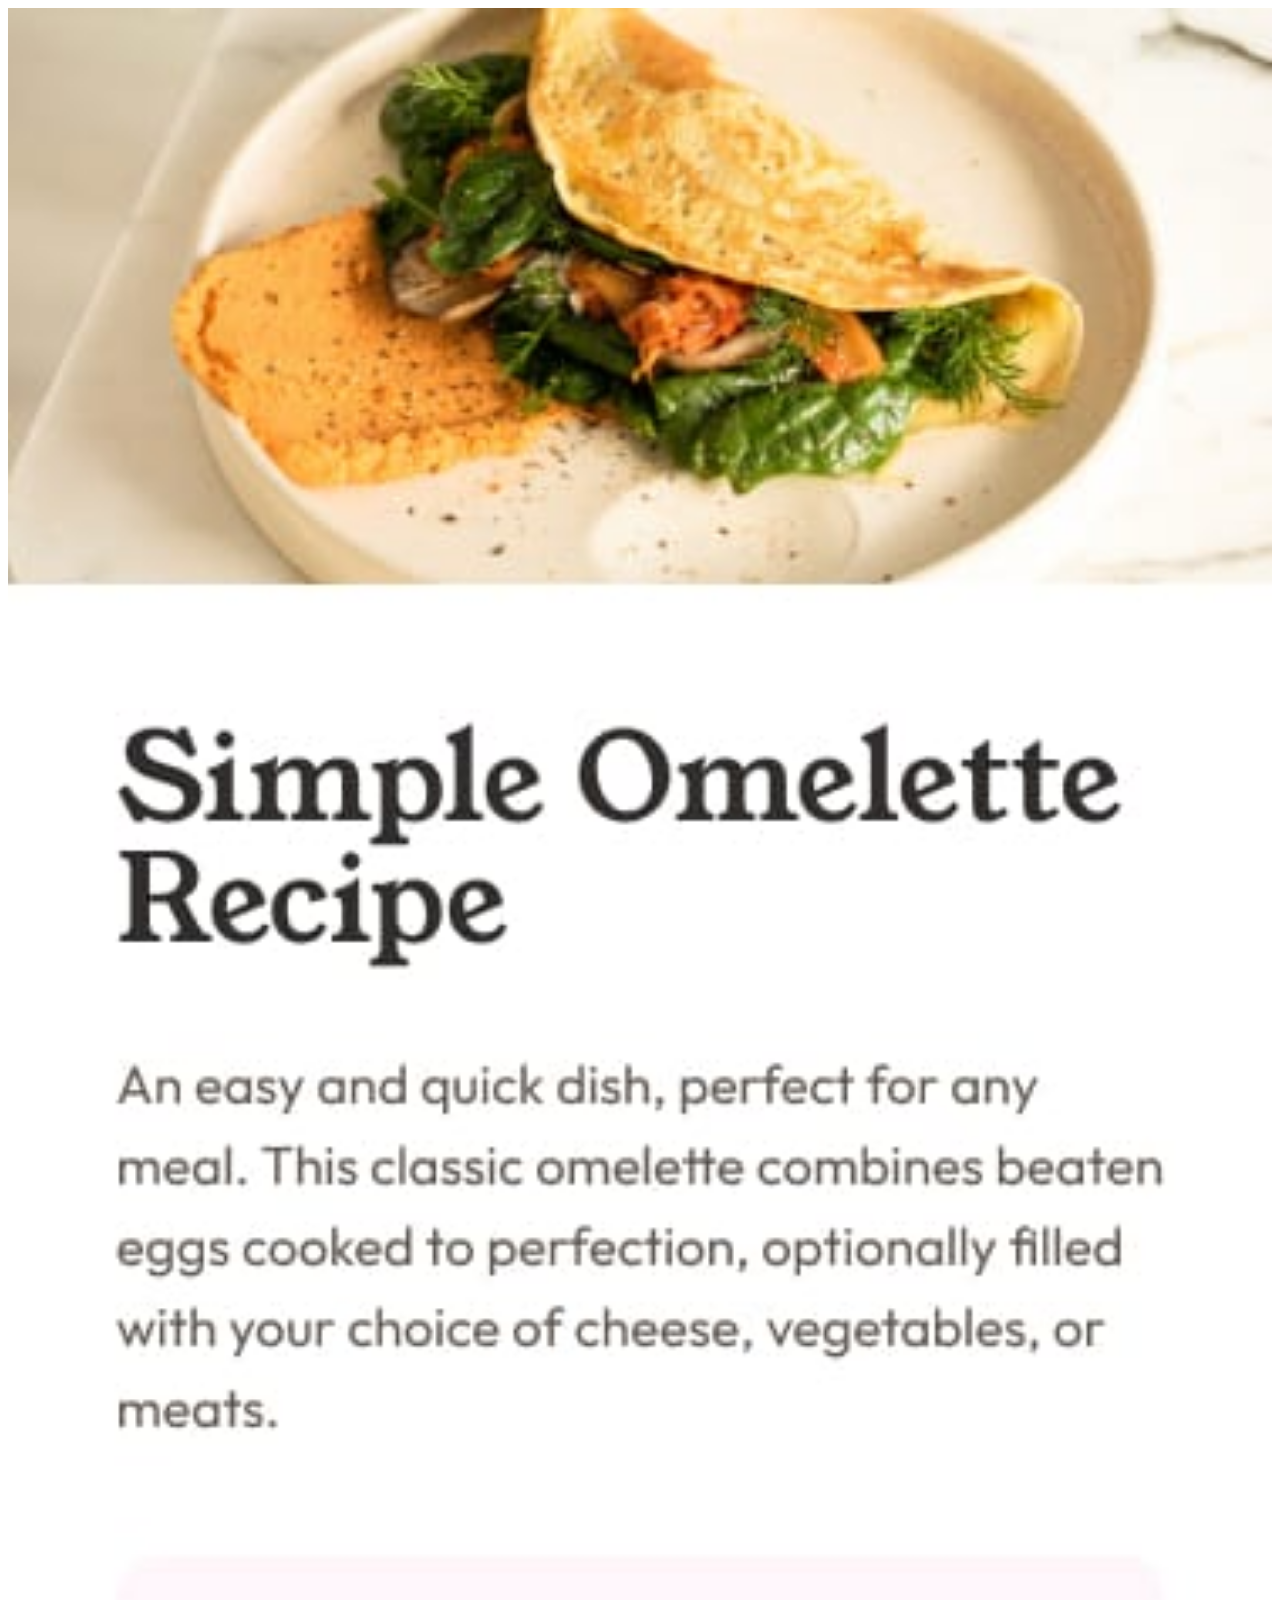
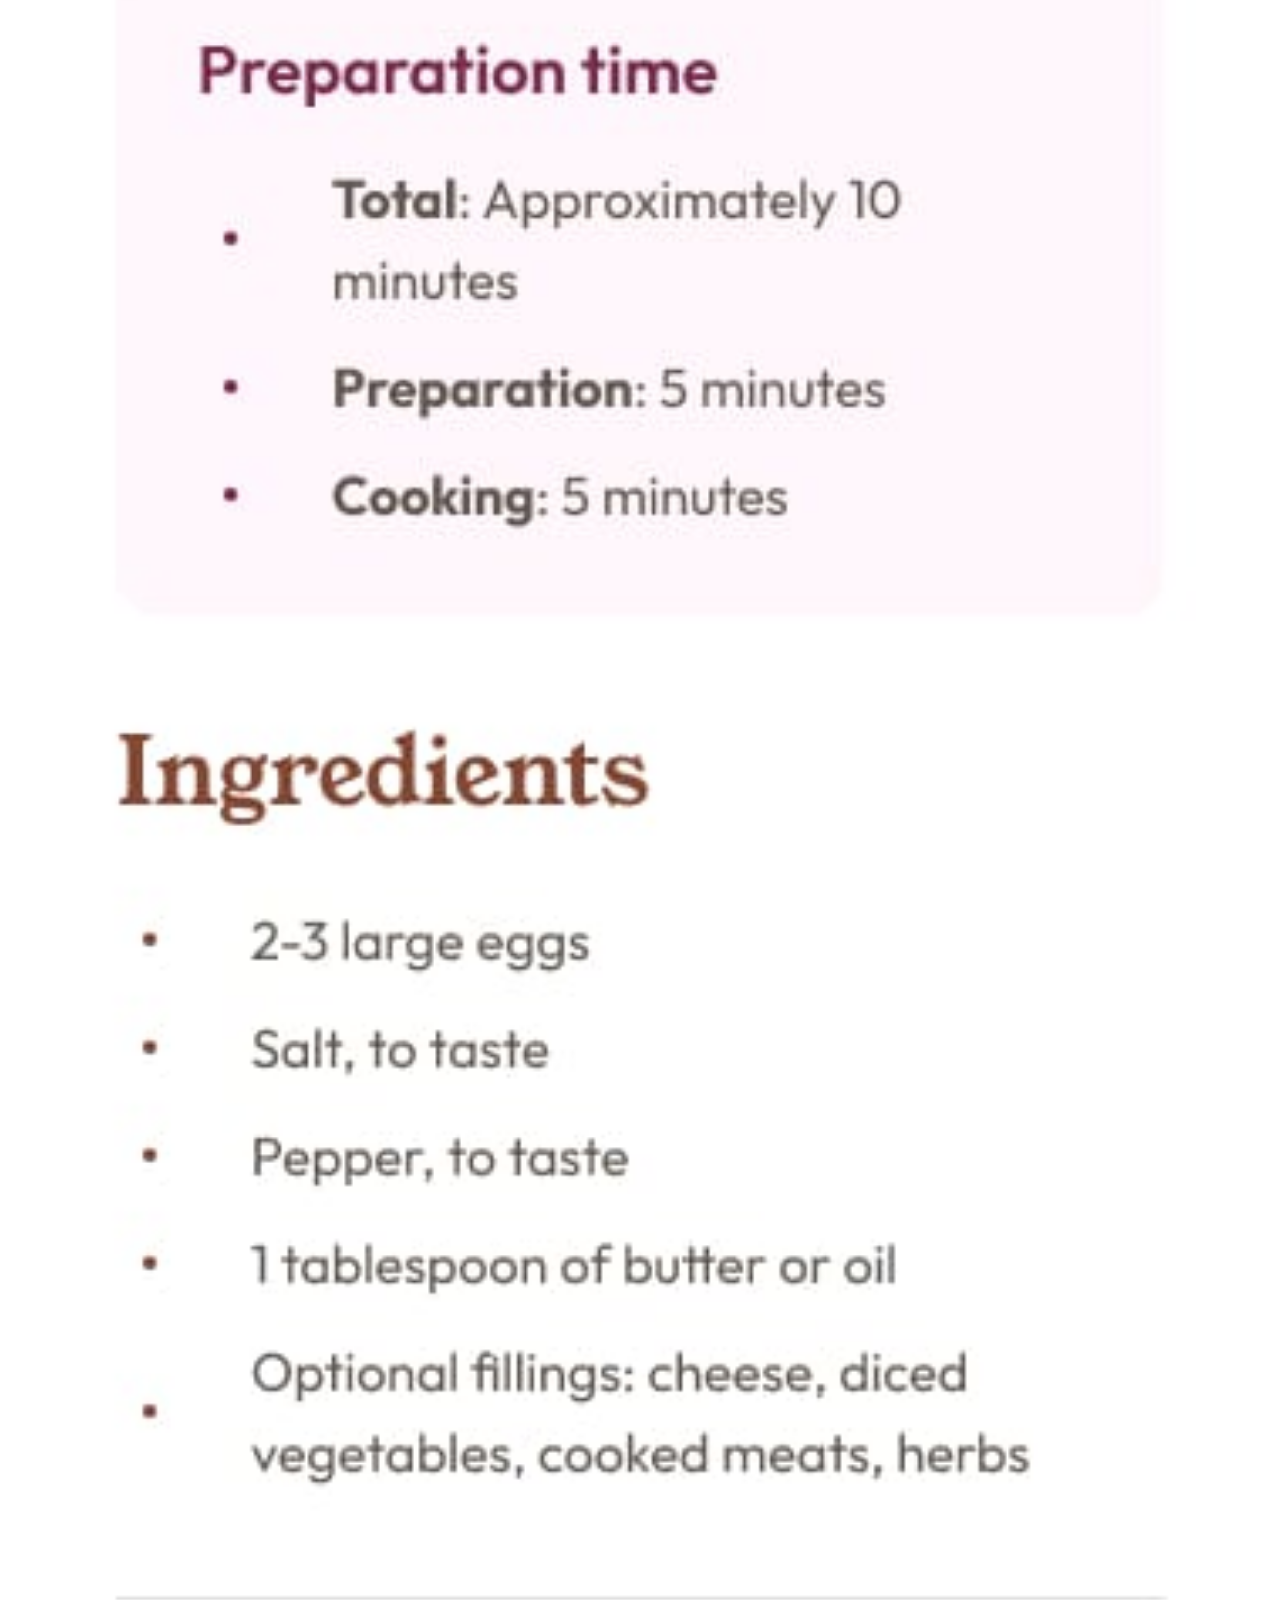
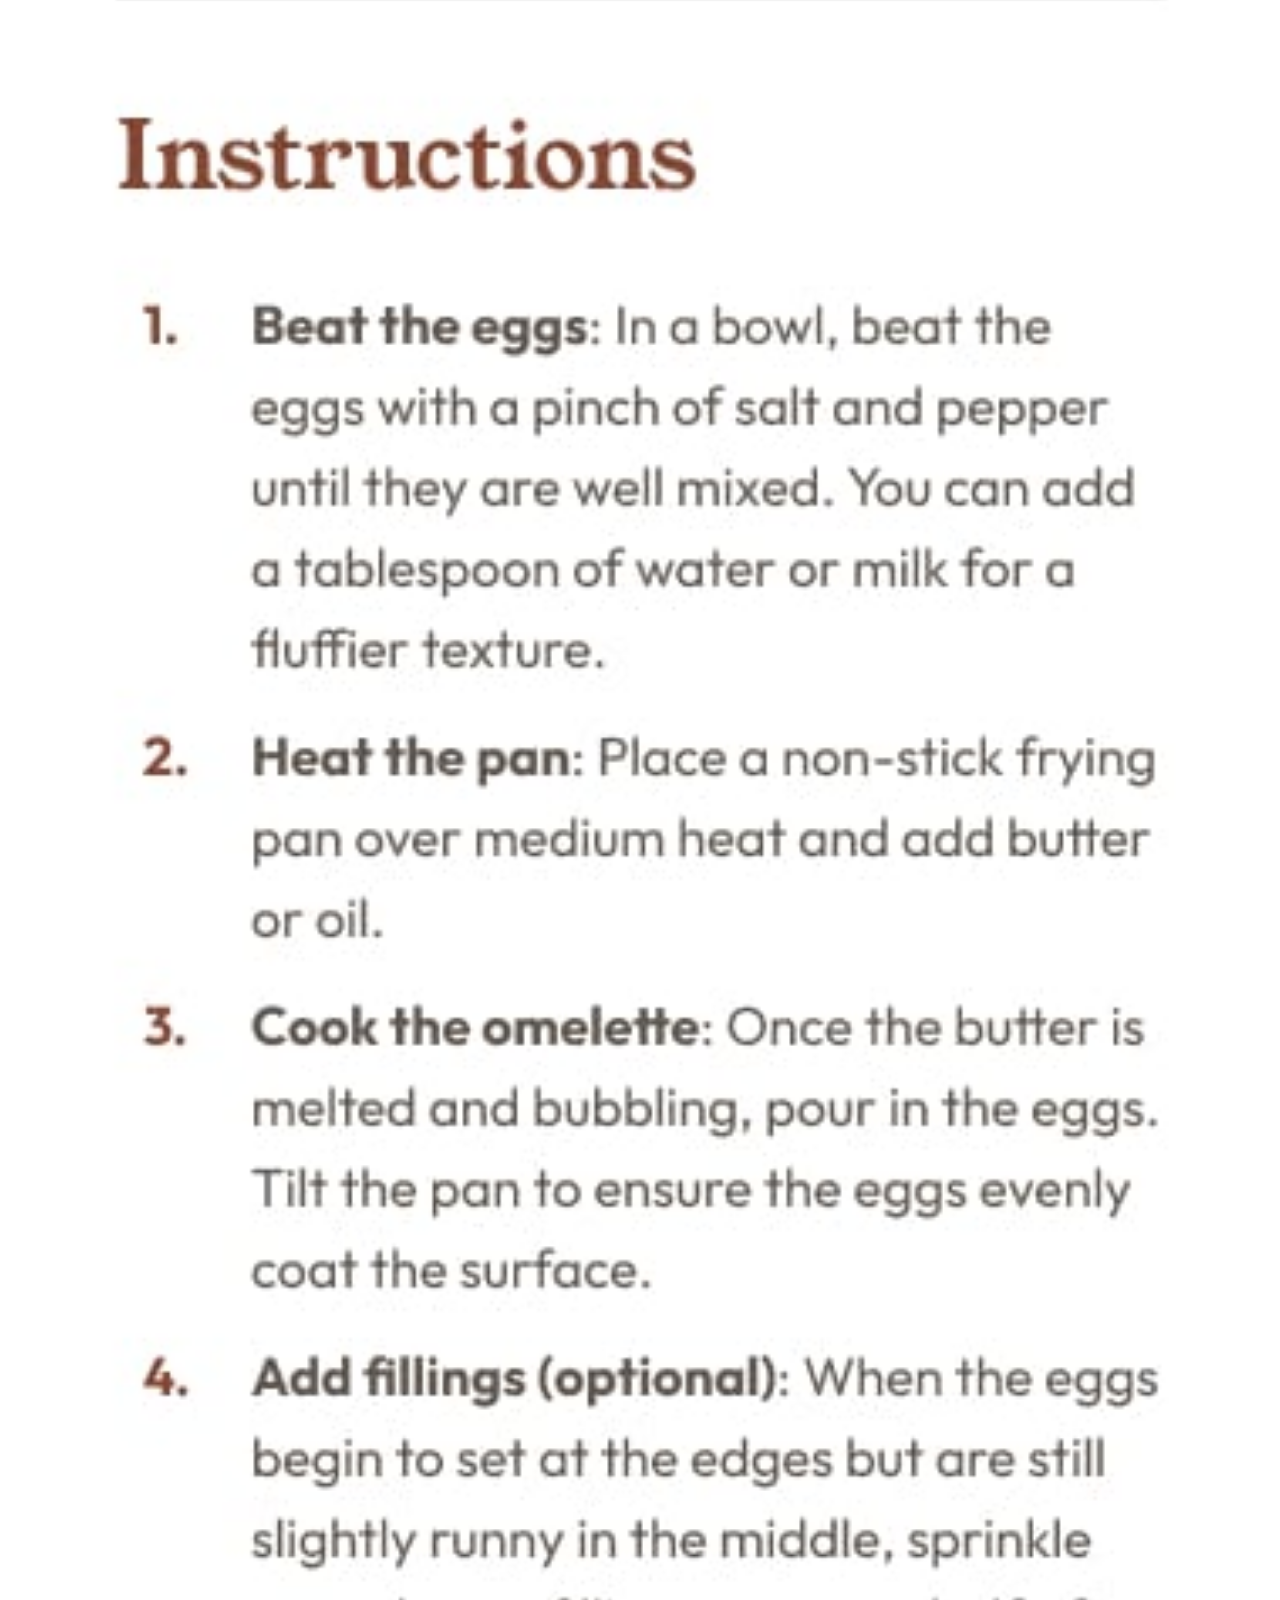
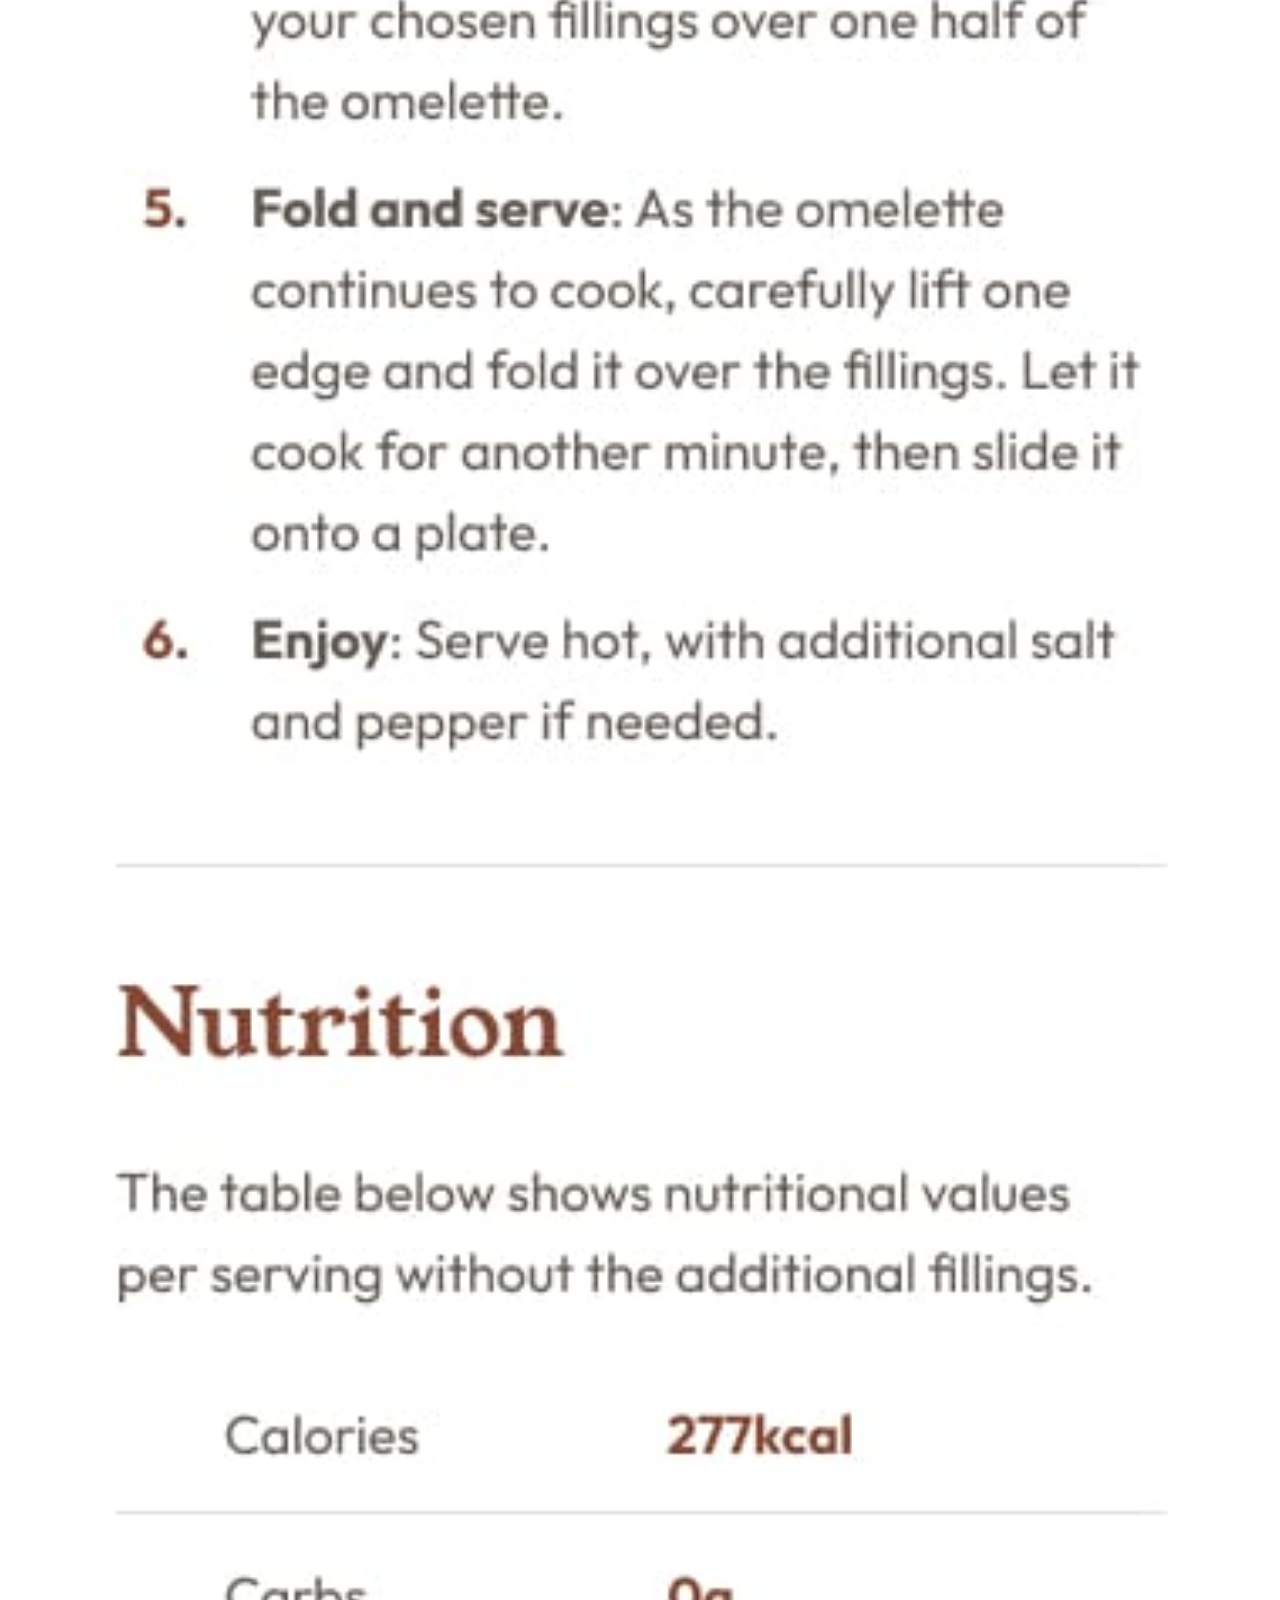
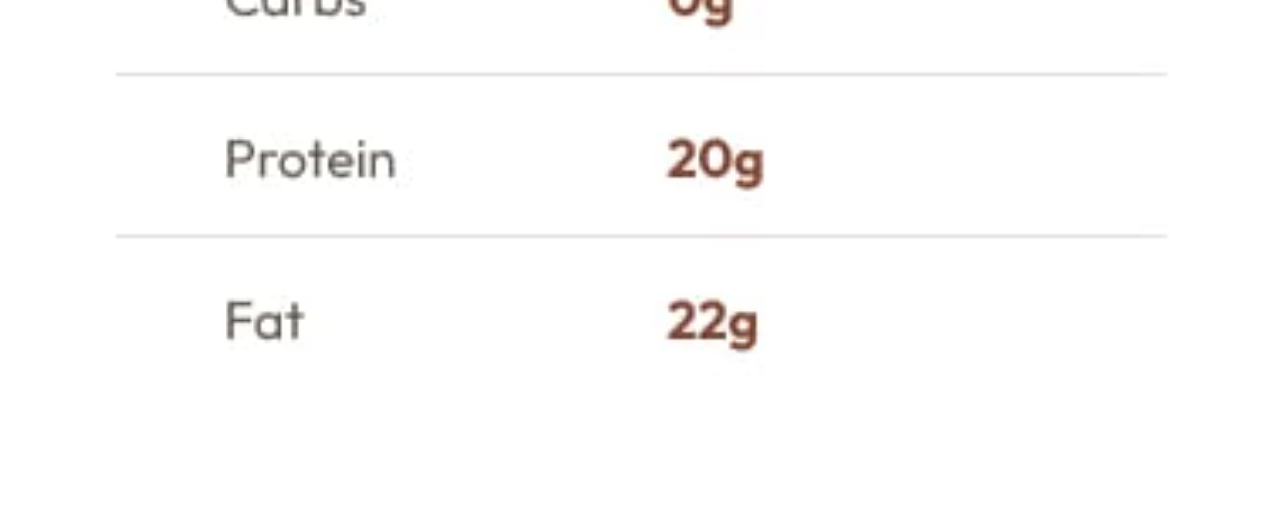
==== preview.html @ c0127819 "update" ====
<!DOCTYPE html>
<html lang="en">
  <head>
    <meta charset="UTF-8" />
    <meta name="viewport" content="width=device-width, initial-scale=1.0" />
    <title>Document</title>
  </head>
  <body>
    <img src="/design/mobile-design.jpg" width="100%" alt="" />
  </body>
</html>
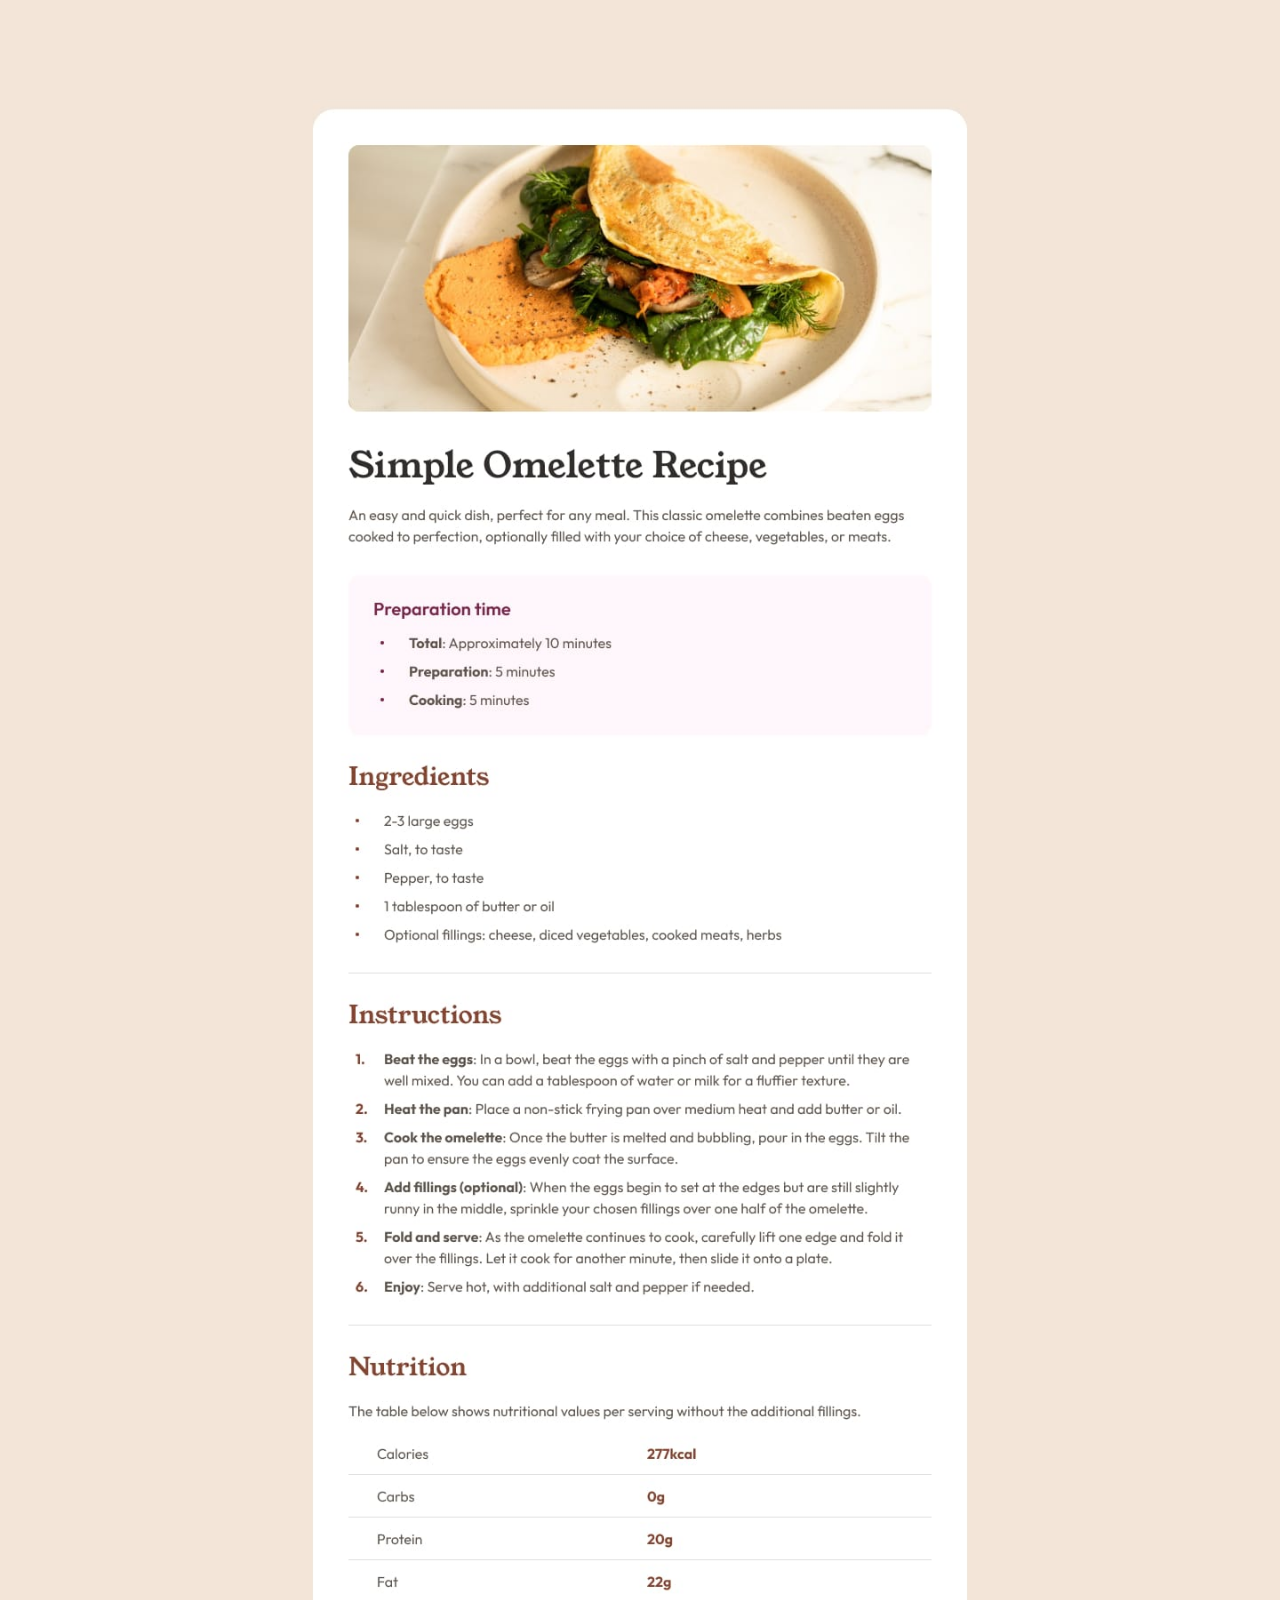
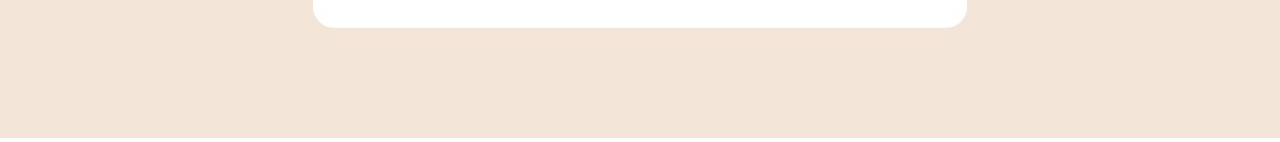
==== commit 3cb978a5: "update" ====
--- a/preview.html
+++ b/preview.html
@@ -4,8 +4,15 @@
     <meta charset="UTF-8" />
     <meta name="viewport" content="width=device-width, initial-scale=1.0" />
     <title>Document</title>
+    <style>
+      * {
+        margin: 0;
+        padding: 0;
+        box-sizing: border-box;
+      }
+    </style>
   </head>
   <body>
-    <img src="/design/mobile-design.jpg" width="100%" alt="" />
+    <img src="/design/desktop-design.jpg" width="100%" alt="" />
   </body>
 </html>
